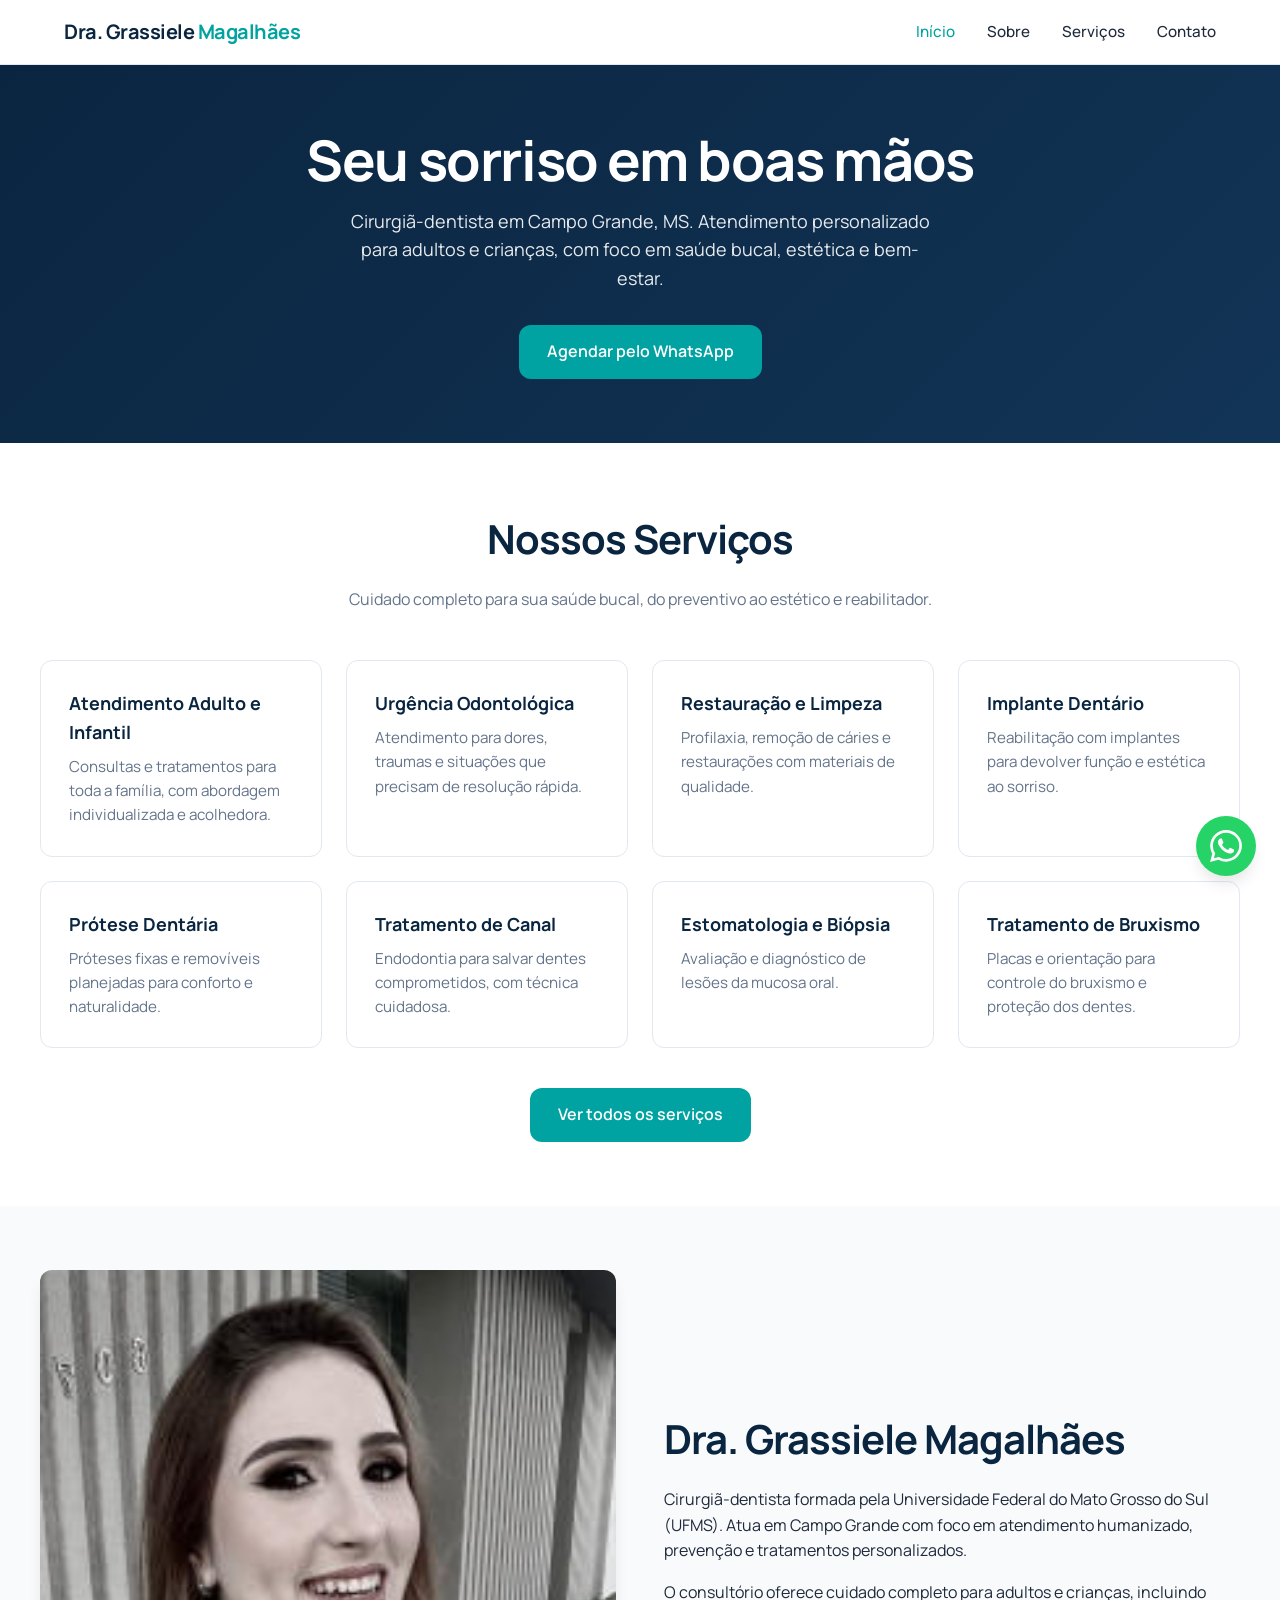
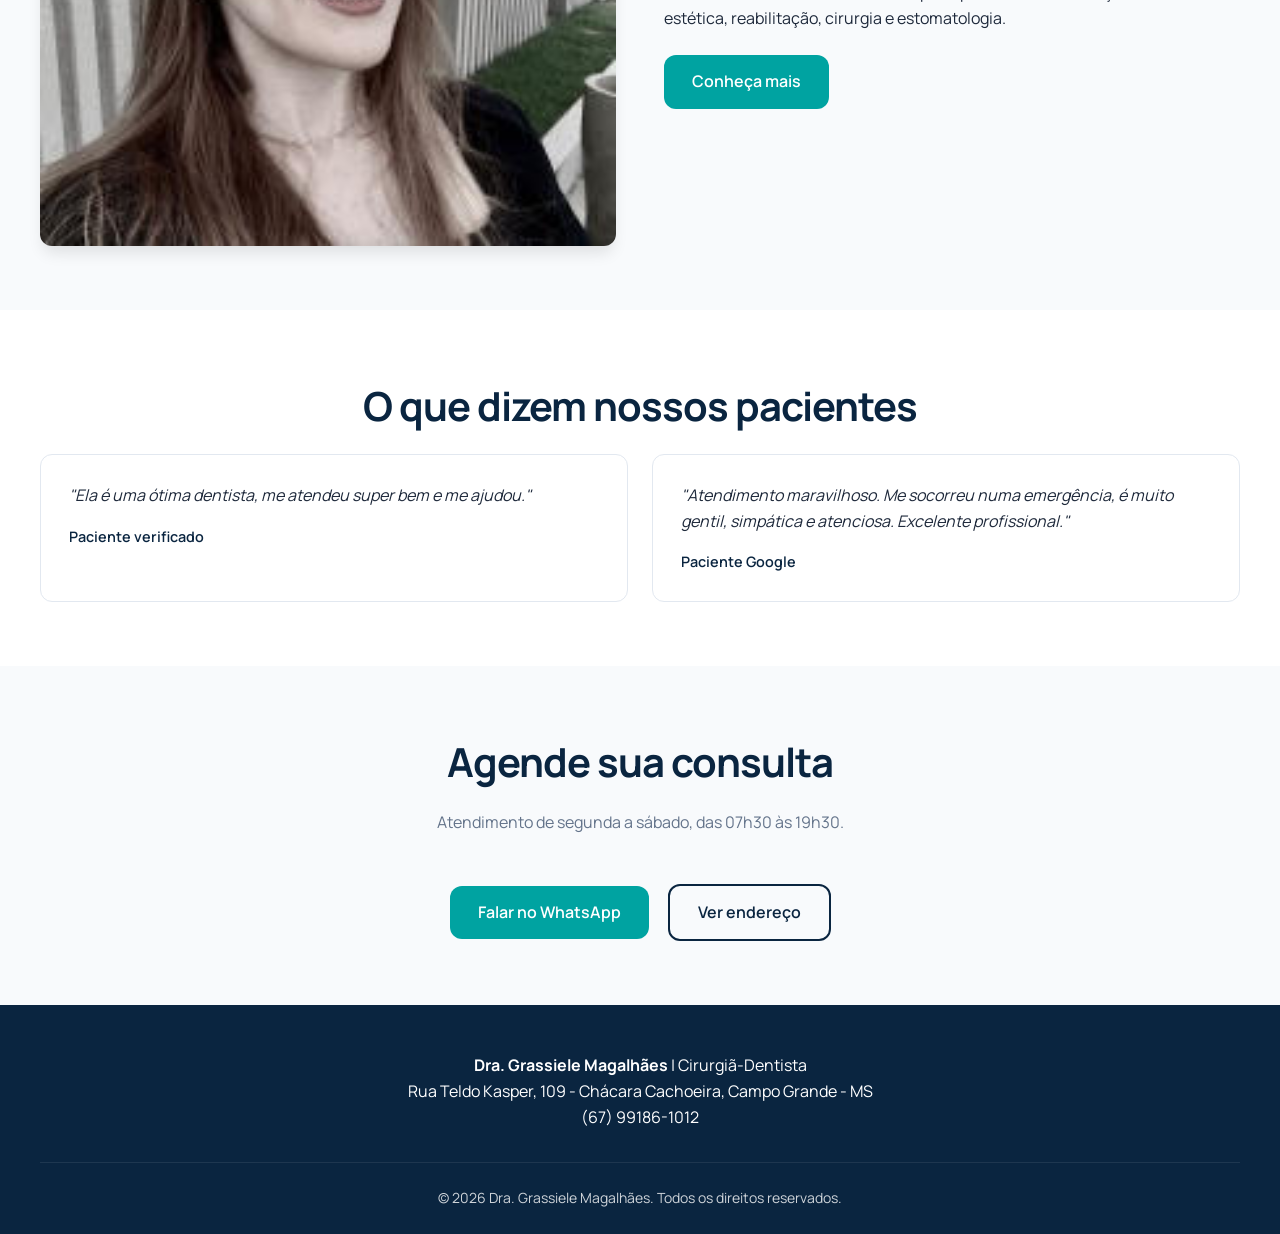
==== index.html @ c2c1c09b "Add files via upload" ====
<!DOCTYPE html>
<html lang="pt-BR">
<head>
  <meta charset="UTF-8">
  <meta name="viewport" content="width=device-width, initial-scale=1.0">
  <title>Dra. Grassiele Magalhães | Dentista em Campo Grande - MS</title>
  <meta name="description" content="Cirurgiã-dentista em Campo Grande, MS. Atendimento adulto e infantil, implantes, próteses, clareamento, tratamento de canal e mais. Agende pelo WhatsApp.">
  <link rel="preconnect" href="https://fonts.googleapis.com">
  <link rel="preconnect" href="https://fonts.gstatic.com" crossorigin>
  <link href="https://fonts.googleapis.com/css2?family=Manrope:wght@400;500;600;700&display=swap" rel="stylesheet">
  <link rel="stylesheet" href="css/style.css">
</head>
<body>
  <header class="header">
    <nav class="nav">
      <a href="index.html" class="logo">Dra. Grassiele <span>Magalhães</span></a>
      <button class="nav-toggle" aria-label="Abrir menu">☰</button>
      <ul class="nav-menu">
        <li><a href="index.html" class="active">Início</a></li>
        <li><a href="sobre.html">Sobre</a></li>
        <li><a href="servicos.html">Serviços</a></li>
        <li><a href="contato.html">Contato</a></li>
      </ul>
    </nav>
  </header>

  <main>
    <section class="hero">
      <div class="hero-content">
        <h1>Seu sorriso em boas mãos</h1>
        <p>Cirurgiã-dentista em Campo Grande, MS. Atendimento personalizado para adultos e crianças, com foco em saúde bucal, estética e bem-estar.</p>
        <a href="https://wa.me/5567991861012" class="btn" target="_blank" rel="noopener">Agendar pelo WhatsApp</a>
      </div>
    </section>

    <section class="section">
      <div class="container">
        <h2 class="section-title">Nossos Serviços</h2>
        <p class="section-subtitle">Cuidado completo para sua saúde bucal, do preventivo ao estético e reabilitador.</p>
        <div class="services-grid">
          <div class="service-card">
            <h3>Atendimento Adulto e Infantil</h3>
            <p>Consultas e tratamentos para toda a família, com abordagem individualizada e acolhedora.</p>
          </div>
          <div class="service-card">
            <h3>Urgência Odontológica</h3>
            <p>Atendimento para dores, traumas e situações que precisam de resolução rápida.</p>
          </div>
          <div class="service-card">
            <h3>Restauração e Limpeza</h3>
            <p>Profilaxia, remoção de cáries e restaurações com materiais de qualidade.</p>
          </div>
          <div class="service-card">
            <h3>Implante Dentário</h3>
            <p>Reabilitação com implantes para devolver função e estética ao sorriso.</p>
          </div>
          <div class="service-card">
            <h3>Prótese Dentária</h3>
            <p>Próteses fixas e removíveis planejadas para conforto e naturalidade.</p>
          </div>
          <div class="service-card">
            <h3>Tratamento de Canal</h3>
            <p>Endodontia para salvar dentes comprometidos, com técnica cuidadosa.</p>
          </div>
          <div class="service-card">
            <h3>Estomatologia e Biópsia</h3>
            <p>Avaliação e diagnóstico de lesões da mucosa oral.</p>
          </div>
          <div class="service-card">
            <h3>Tratamento de Bruxismo</h3>
            <p>Placas e orientação para controle do bruxismo e proteção dos dentes.</p>
          </div>
        </div>
        <div style="text-align: center; margin-top: 2.5rem;">
          <a href="servicos.html" class="btn">Ver todos os serviços</a>
        </div>
      </div>
    </section>

    <section class="section section-soft">
      <div class="container">
        <div class="about-grid">
          <div class="about-image">
            <img src="images/dra-grassiele.jpg" alt="Dra. Grassiele Magalhães, cirurgiã-dentista">
          </div>
          <div>
            <h2 class="section-title" style="text-align: left;">Dra. Grassiele Magalhães</h2>
            <p style="margin-bottom: 1rem;">Cirurgiã-dentista formada pela Universidade Federal do Mato Grosso do Sul (UFMS). Atua em Campo Grande com foco em atendimento humanizado, prevenção e tratamentos personalizados.</p>
            <p style="margin-bottom: 1.5rem;">O consultório oferece cuidado completo para adultos e crianças, incluindo estética, reabilitação, cirurgia e estomatologia.</p>
            <a href="sobre.html" class="btn">Conheça mais</a>
          </div>
        </div>
      </div>
    </section>

    <section class="section">
      <div class="container">
        <h2 class="section-title">O que dizem nossos pacientes</h2>
        <div class="testimonials">
          <div class="testimonial-card">
            <p>"Ela é uma ótima dentista, me atendeu super bem e me ajudou."</p>
            <div class="author">Paciente verificado</div>
          </div>
          <div class="testimonial-card">
            <p>"Atendimento maravilhoso. Me socorreu numa emergência, é muito gentil, simpática e atenciosa. Excelente profissional."</p>
            <div class="author">Paciente Google</div>
          </div>
        </div>
      </div>
    </section>

    <section class="section section-soft">
      <div class="container" style="text-align: center;">
        <h2 class="section-title">Agende sua consulta</h2>
        <p class="section-subtitle">Atendimento de segunda a sábado, das 07h30 às 19h30.</p>
        <a href="https://wa.me/5567991861012" class="btn" target="_blank" rel="noopener">Falar no WhatsApp</a>
        <a href="contato.html" class="btn btn-outline" style="margin-left: 1rem; color: var(--color-primary); border-color: var(--color-primary);">Ver endereço</a>
      </div>
    </section>
  </main>

  <footer class="footer">
    <div class="container">
      <p><strong>Dra. Grassiele Magalhães</strong> | Cirurgiã-Dentista</p>
      <p>Rua Teldo Kasper, 109 - Chácara Cachoeira, Campo Grande - MS</p>
      <p>(67) 99186-1012</p>
      <div class="footer-bottom">
        <p>© 2026 Dra. Grassiele Magalhães. Todos os direitos reservados.</p>
      </div>
    </div>
  </footer>

  <a href="https://wa.me/5567991861012" class="whatsapp-float" target="_blank" rel="noopener" aria-label="Falar no WhatsApp">
    <svg viewBox="0 0 24 24" fill="currentColor"><path d="M17.472 14.382c-.297-.149-1.758-.867-2.03-.967-.273-.099-.471-.148-.67.15-.197.297-.767.966-.94 1.164-.173.199-.347.223-.644.075-.297-.15-1.255-.463-2.39-1.475-.883-.788-1.48-1.761-1.653-2.059-.173-.297-.018-.458.13-.606.134-.133.298-.347.446-.52.149-.174.198-.298.298-.497.099-.198.05-.371-.025-.52-.075-.149-.669-1.612-.916-2.207-.242-.579-.487-.5-.669-.51-.173-.008-.371-.01-.57-.01-.198 0-.52.074-.792.372-.272.297-1.04 1.016-1.04 2.479 0 1.462 1.065 2.875 1.213 3.074.149.198 2.096 3.2 5.077 4.487.709.306 1.262.489 1.694.625.712.227 1.36.195 1.871.118.571-.085 1.758-.719 2.006-1.413.248-.694.248-1.289.173-1.413-.074-.124-.272-.198-.57-.347m-5.421 7.403h-.004a9.87 9.87 0 01-5.031-1.378l-.361-.214-3.741.982.998-3.648-.235-.374a9.86 9.86 0 01-1.51-5.26c.001-5.45 4.436-9.884 9.888-9.884 2.64 0 5.122 1.03 6.988 2.898a9.825 9.825 0 012.893 6.994c-.003 5.45-4.435 9.884-9.881 9.884m8.413-18.297A11.815 11.815 0 0012.05 0C5.495 0 .16 5.335.157 11.892c0 2.096.547 4.142 1.588 5.945L.057 24l6.305-1.654a11.882 11.882 0 005.683 1.448h.005c6.554 0 11.89-5.335 11.893-11.893a11.821 11.821 0 00-3.48-8.413z"/></svg>
  </a>

  <script src="js/script.js"></script>
</body>
</html>
---- css/style.css ----
:root {
  --color-primary: #0A2540;
  --color-accent: #00A3A1;
  --color-accent-hover: #008B89;
  --color-bg: #FFFFFF;
  --color-bg-soft: #F8FAFC;
  --color-text: #1E293B;
  --color-text-muted: #64748B;
  --color-border: #E2E8F0;
  --font-primary: 'Manrope', -apple-system, BlinkMacSystemFont, 'Segoe UI', sans-serif;
  --spacing-xs: 0.5rem;
  --spacing-sm: 1rem;
  --spacing-md: 1.5rem;
  --spacing-lg: 2.5rem;
  --spacing-xl: 4rem;
  --radius: 12px;
  --shadow: 0 4px 6px -1px rgb(0 0 0 / 0.1), 0 2px 4px -2px rgb(0 0 0 / 0.1);
  --shadow-lg: 0 10px 15px -3px rgb(0 0 0 / 0.1);
  --transition: 0.2s ease;
}

* {
  margin: 0;
  padding: 0;
  box-sizing: border-box;
}

html {
  scroll-behavior: smooth;
}

body {
  font-family: var(--font-primary);
  color: var(--color-text);
  background: var(--color-bg);
  line-height: 1.6;
  font-size: 16px;
}

img {
  max-width: 100%;
  height: auto;
  display: block;
}

a {
  color: var(--color-accent);
  text-decoration: none;
  transition: color var(--transition);
}

a:hover {
  color: var(--color-accent-hover);
}

/* Header */
.header {
  position: sticky;
  top: 0;
  z-index: 100;
  background: rgba(255, 255, 255, 0.95);
  backdrop-filter: blur(10px);
  border-bottom: 1px solid var(--color-border);
}

.nav {
  max-width: 1200px;
  margin: 0 auto;
  padding: 1rem 1.5rem;
  display: flex;
  justify-content: space-between;
  align-items: center;
}

.logo {
  font-weight: 700;
  font-size: 1.25rem;
  color: var(--color-primary);
  letter-spacing: -0.025em;
}

.logo span {
  color: var(--color-accent);
}

.nav-menu {
  display: flex;
  list-style: none;
  gap: 2rem;
}

.nav-menu a {
  color: var(--color-text);
  font-weight: 500;
  font-size: 0.95rem;
}

.nav-menu a:hover,
.nav-menu a.active {
  color: var(--color-accent);
}

.nav-toggle {
  display: none;
  background: none;
  border: none;
  font-size: 1.5rem;
  cursor: pointer;
  color: var(--color-primary);
}

/* Hero */
.hero {
  background: linear-gradient(135deg, var(--color-primary) 0%, #123456 100%);
  color: white;
  padding: var(--spacing-xl) 1.5rem;
  text-align: center;
}

.hero-content {
  max-width: 800px;
  margin: 0 auto;
}

.hero h1 {
  font-size: clamp(2rem, 5vw, 3.5rem);
  font-weight: 700;
  line-height: 1.1;
  margin-bottom: 1rem;
  letter-spacing: -0.025em;
}

.hero p {
  font-size: 1.125rem;
  opacity: 0.9;
  margin-bottom: 2rem;
  max-width: 600px;
  margin-left: auto;
  margin-right: auto;
}

.btn {
  display: inline-flex;
  align-items: center;
  gap: 0.5rem;
  background: var(--color-accent);
  color: white;
  padding: 0.875rem 1.75rem;
  border-radius: var(--radius);
  font-weight: 600;
  transition: all var(--transition);
  border: none;
  cursor: pointer;
  text-decoration: none;
}

.btn:hover {
  background: var(--color-accent-hover);
  transform: translateY(-2px);
  color: white;
}

.btn-outline {
  background: transparent;
  border: 2px solid white;
  color: white;
}

.btn-outline:hover {
  background: white;
  color: var(--color-primary);
}

/* Sections */
.section {
  padding: var(--spacing-xl) 1.5rem;
}

.section-soft {
  background: var(--color-bg-soft);
}

.container {
  max-width: 1200px;
  margin: 0 auto;
}

.section-title {
  font-size: clamp(1.75rem, 4vw, 2.5rem);
  font-weight: 700;
  color: var(--color-primary);
  text-align: center;
  margin-bottom: 1rem;
  letter-spacing: -0.025em;
}

.section-subtitle {
  text-align: center;
  color: var(--color-text-muted);
  max-width: 600px;
  margin: 0 auto 3rem;
}

/* Services Grid */
.services-grid {
  display: grid;
  grid-template-columns: repeat(auto-fit, minmax(280px, 1fr));
  gap: 1.5rem;
}

.service-card {
  background: white;
  padding: 1.75rem;
  border-radius: var(--radius);
  border: 1px solid var(--color-border);
  transition: all var(--transition);
}

.service-card:hover {
  transform: translateY(-4px);
  box-shadow: var(--shadow-lg);
  border-color: var(--color-accent);
}

.service-card h3 {
  color: var(--color-primary);
  margin-bottom: 0.5rem;
  font-size: 1.125rem;
}

.service-card p {
  color: var(--color-text-muted);
  font-size: 0.95rem;
}

/* About */
.about-grid {
  display: grid;
  grid-template-columns: 1fr 1fr;
  gap: 3rem;
  align-items: center;
}

.about-image {
  border-radius: var(--radius);
  overflow: hidden;
  box-shadow: var(--shadow-lg);
}

.about-image img {
  width: 100%;
  height: 100%;
  object-fit: cover;
}

/* Testimonials */
.testimonials {
  display: grid;
  grid-template-columns: repeat(auto-fit, minmax(300px, 1fr));
  gap: 1.5rem;
}

.testimonial-card {
  background: white;
  padding: 1.75rem;
  border-radius: var(--radius);
  border: 1px solid var(--color-border);
}

.testimonial-card p {
  font-style: italic;
  margin-bottom: 1rem;
  color: var(--color-text);
}

.testimonial-card .author {
  font-weight: 600;
  color: var(--color-primary);
  font-size: 0.9rem;
}

/* Contact */
.contact-grid {
  display: grid;
  grid-template-columns: 1fr 1fr;
  gap: 3rem;
}

.contact-info h3 {
  color: var(--color-primary);
  margin-bottom: 1rem;
}

.contact-info p {
  margin-bottom: 0.75rem;
  color: var(--color-text-muted);
}

/* Footer */
.footer {
  background: var(--color-primary);
  color: white;
  padding: 3rem 1.5rem 1.5rem;
  text-align: center;
}

.footer a {
  color: var(--color-accent);
}

.footer-bottom {
  margin-top: 2rem;
  padding-top: 1.5rem;
  border-top: 1px solid rgba(255,255,255,0.1);
  font-size: 0.875rem;
  opacity: 0.8;
}

/* WhatsApp Float */
.whatsapp-float {
  position: fixed;
  bottom: 1.5rem;
  right: 1.5rem;
  z-index: 999;
  background: #25D366;
  color: white;
  width: 60px;
  height: 60px;
  border-radius: 50%;
  display: flex;
  align-items: center;
  justify-content: center;
  box-shadow: var(--shadow-lg);
  transition: transform var(--transition);
  text-decoration: none;
}

.whatsapp-float:hover {
  transform: scale(1.1);
  color: white;
}

.whatsapp-float svg {
  width: 32px;
  height: 32px;
}

/* Responsive */
@media (max-width: 768px) {
  .nav-menu {
    display: none;
    position: absolute;
    top: 100%;
    left: 0;
    right: 0;
    background: white;
    flex-direction: column;
    padding: 1rem;
    border-bottom: 1px solid var(--color-border);
    gap: 1rem;
  }

  .nav-menu.active {
    display: flex;
  }

  .nav-toggle {
    display: block;
  }

  .about-grid,
  .contact-grid {
    grid-template-columns: 1fr;
  }

  .hero {
    padding: 3rem 1rem;
  }
}
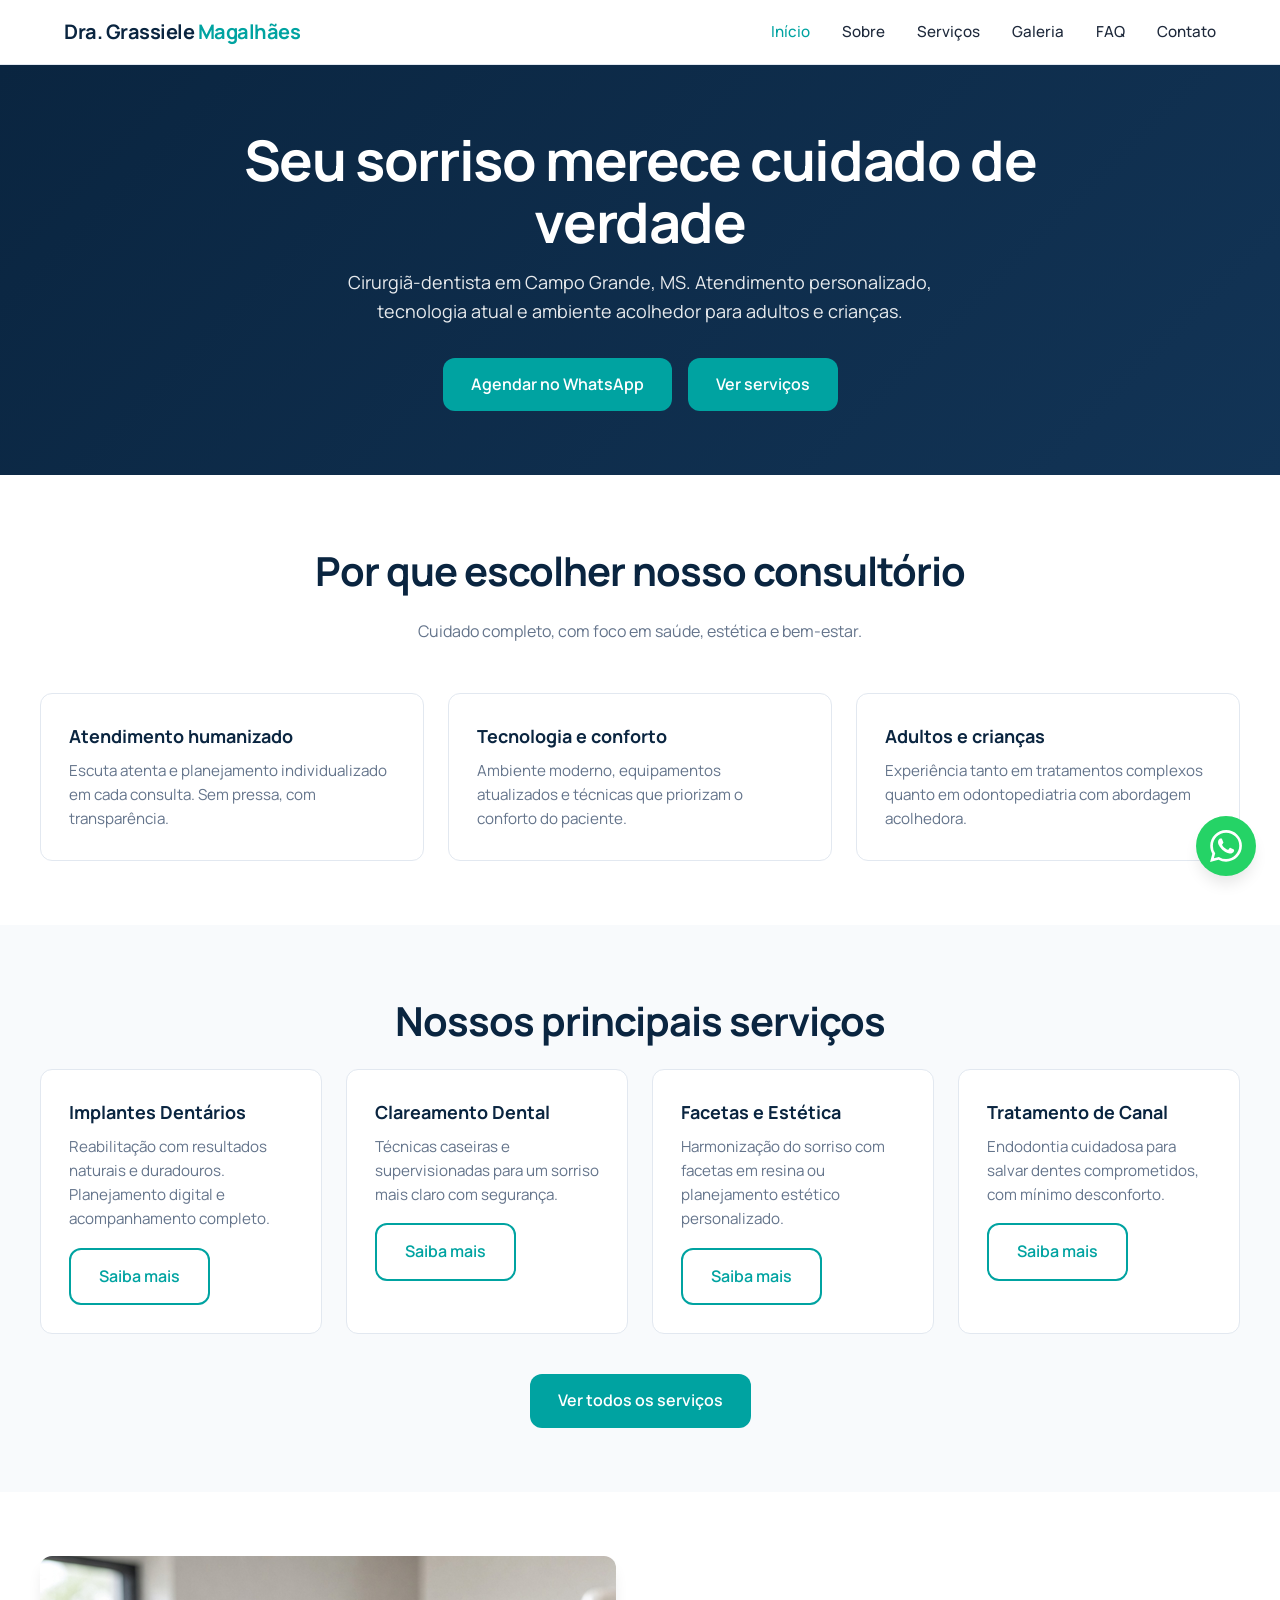
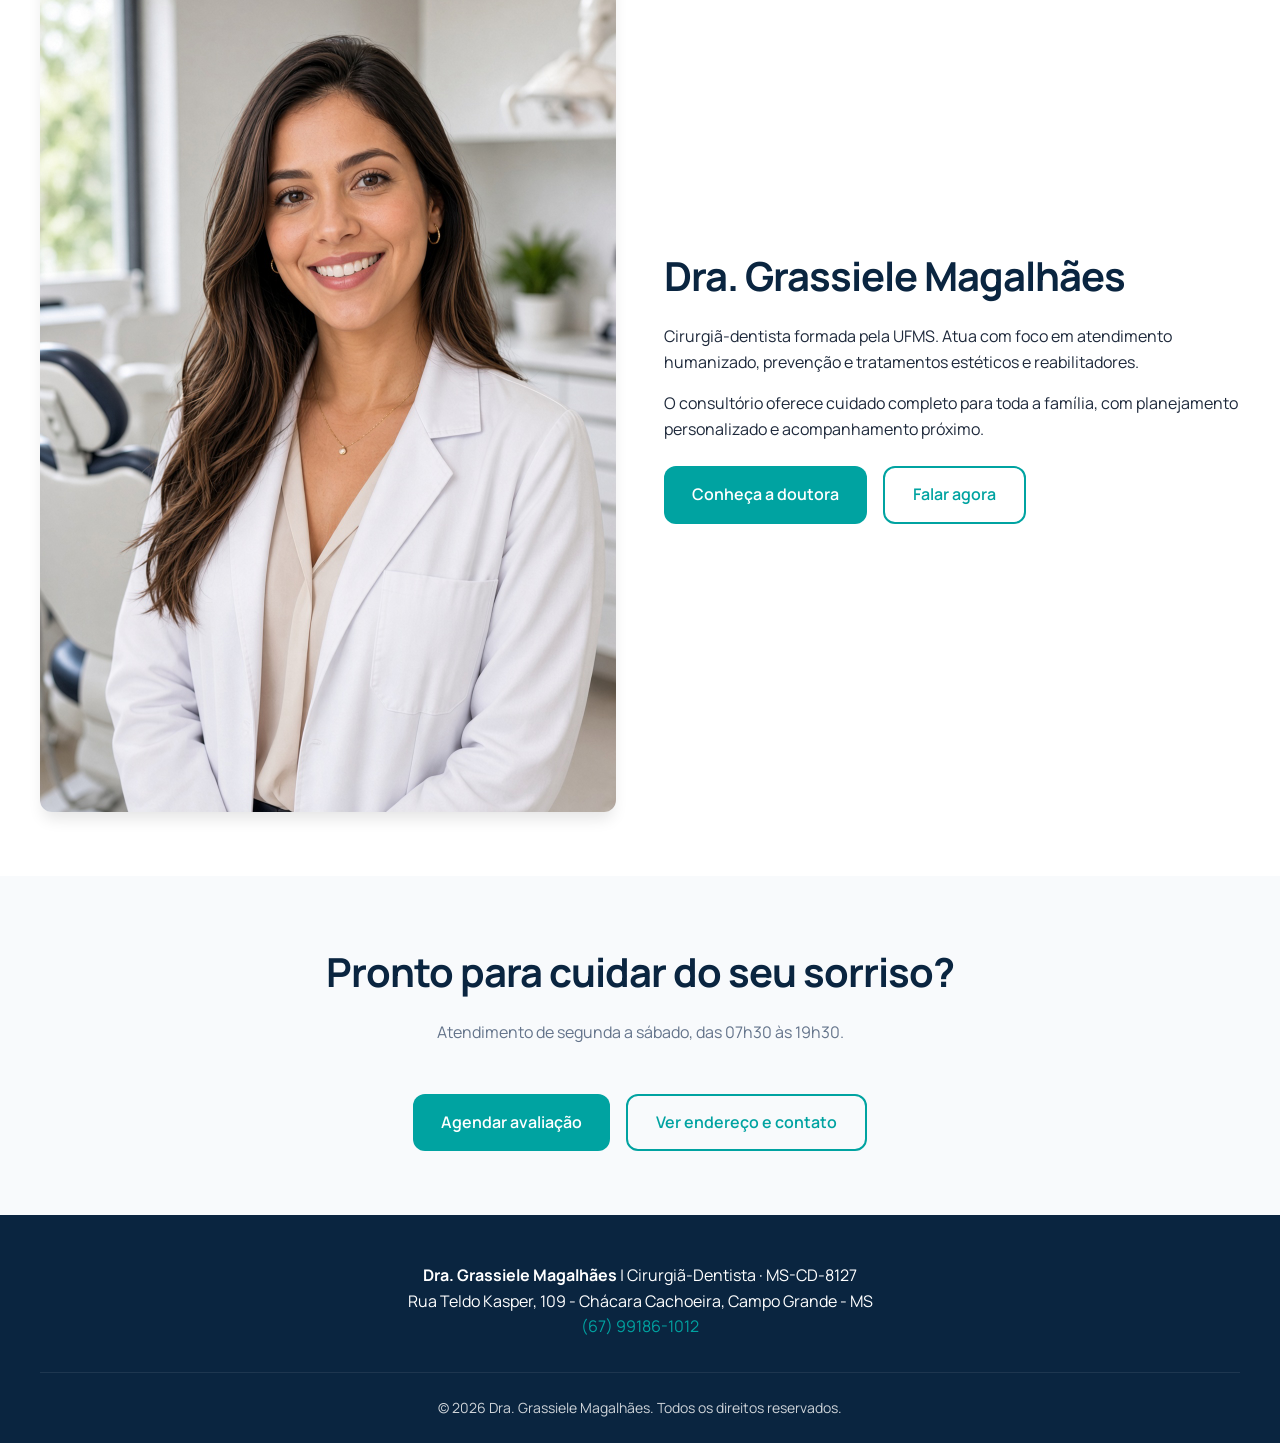
==== commit 2b00479a: "Add files via upload" ====
--- a/index.html
+++ b/index.html
@@ -4,7 +4,7 @@
   <meta charset="UTF-8">
   <meta name="viewport" content="width=device-width, initial-scale=1.0">
   <title>Dra. Grassiele Magalhães | Dentista em Campo Grande - MS</title>
-  <meta name="description" content="Cirurgiã-dentista em Campo Grande, MS. Atendimento adulto e infantil, implantes, próteses, clareamento, tratamento de canal e mais. Agende pelo WhatsApp.">
+  <meta name="description" content="Cirurgiã-dentista em Campo Grande. Atendimento adulto e infantil, implantes, próteses, clareamento e estética. Agende pelo WhatsApp.">
   <link rel="preconnect" href="https://fonts.googleapis.com">
   <link rel="preconnect" href="https://fonts.gstatic.com" crossorigin>
   <link href="https://fonts.googleapis.com/css2?family=Manrope:wght@400;500;600;700&display=swap" rel="stylesheet">
@@ -19,6 +19,8 @@
         <li><a href="index.html" class="active">Início</a></li>
         <li><a href="sobre.html">Sobre</a></li>
         <li><a href="servicos.html">Serviços</a></li>
+        <li><a href="galeria.html">Galeria</a></li>
+        <li><a href="faq.html">FAQ</a></li>
         <li><a href="contato.html">Contato</a></li>
       </ul>
     </nav>
@@ -27,110 +29,110 @@
   <main>
     <section class="hero">
       <div class="hero-content">
-        <h1>Seu sorriso em boas mãos</h1>
-        <p>Cirurgiã-dentista em Campo Grande, MS. Atendimento personalizado para adultos e crianças, com foco em saúde bucal, estética e bem-estar.</p>
-        <a href="https://wa.me/5567991861012" class="btn" target="_blank" rel="noopener">Agendar pelo WhatsApp</a>
+        <h1>Seu sorriso merece cuidado de verdade</h1>
+        <p>Cirurgiã-dentista em Campo Grande, MS. Atendimento personalizado, tecnologia atual e ambiente acolhedor para adultos e crianças.</p>
+        <div class="hero-buttons">
+          <a href="https://wa.me/5567991861012?text=Olá! Gostaria de agendar uma consulta." class="btn" target="_blank" rel="noopener">Agendar no WhatsApp</a>
+          <a href="servicos.html" class="btn btn-outline">Ver serviços</a>
+        </div>
       </div>
     </section>
 
     <section class="section">
       <div class="container">
-        <h2 class="section-title">Nossos Serviços</h2>
-        <p class="section-subtitle">Cuidado completo para sua saúde bucal, do preventivo ao estético e reabilitador.</p>
+        <h2 class="section-title">Por que escolher nosso consultório</h2>
+        <p class="section-subtitle">Cuidado completo, com foco em saúde, estética e bem-estar.</p>
         <div class="services-grid">
           <div class="service-card">
-            <h3>Atendimento Adulto e Infantil</h3>
-            <p>Consultas e tratamentos para toda a família, com abordagem individualizada e acolhedora.</p>
+            <h3>Atendimento humanizado</h3>
+            <p>Escuta atenta e planejamento individualizado em cada consulta. Sem pressa, com transparência.</p>
           </div>
           <div class="service-card">
-            <h3>Urgência Odontológica</h3>
-            <p>Atendimento para dores, traumas e situações que precisam de resolução rápida.</p>
+            <h3>Tecnologia e conforto</h3>
+            <p>Ambiente moderno, equipamentos atualizados e técnicas que priorizam o conforto do paciente.</p>
           </div>
           <div class="service-card">
-            <h3>Restauração e Limpeza</h3>
-            <p>Profilaxia, remoção de cáries e restaurações com materiais de qualidade.</p>
+            <h3>Adultos e crianças</h3>
+            <p>Experiência tanto em tratamentos complexos quanto em odontopediatria com abordagem acolhedora.</p>
           </div>
-          <div class="service-card">
-            <h3>Implante Dentário</h3>
-            <p>Reabilitação com implantes para devolver função e estética ao sorriso.</p>
-          </div>
-          <div class="service-card">
-            <h3>Prótese Dentária</h3>
-            <p>Próteses fixas e removíveis planejadas para conforto e naturalidade.</p>
-          </div>
-          <div class="service-card">
-            <h3>Tratamento de Canal</h3>
-            <p>Endodontia para salvar dentes comprometidos, com técnica cuidadosa.</p>
-          </div>
-          <div class="service-card">
-            <h3>Estomatologia e Biópsia</h3>
-            <p>Avaliação e diagnóstico de lesões da mucosa oral.</p>
-          </div>
-          <div class="service-card">
-            <h3>Tratamento de Bruxismo</h3>
-            <p>Placas e orientação para controle do bruxismo e proteção dos dentes.</p>
-          </div>
-        </div>
-        <div style="text-align: center; margin-top: 2.5rem;">
-          <a href="servicos.html" class="btn">Ver todos os serviços</a>
         </div>
       </div>
     </section>
 
     <section class="section section-soft">
       <div class="container">
-        <div class="about-grid">
-          <div class="about-image">
-            <img src="images/dra-grassiele.jpg" alt="Dra. Grassiele Magalhães, cirurgiã-dentista">
+        <h2 class="section-title">Nossos principais serviços</h2>
+        <div class="services-grid">
+          <div class="service-card">
+            <h3>Implantes Dentários</h3>
+            <p>Reabilitação com resultados naturais e duradouros. Planejamento digital e acompanhamento completo.</p>
+            <a href="servicos.html" class="btn btn-secondary" style="margin-top:1rem;">Saiba mais</a>
           </div>
-          <div>
-            <h2 class="section-title" style="text-align: left;">Dra. Grassiele Magalhães</h2>
-            <p style="margin-bottom: 1rem;">Cirurgiã-dentista formada pela Universidade Federal do Mato Grosso do Sul (UFMS). Atua em Campo Grande com foco em atendimento humanizado, prevenção e tratamentos personalizados.</p>
-            <p style="margin-bottom: 1.5rem;">O consultório oferece cuidado completo para adultos e crianças, incluindo estética, reabilitação, cirurgia e estomatologia.</p>
-            <a href="sobre.html" class="btn">Conheça mais</a>
+          <div class="service-card">
+            <h3>Clareamento Dental</h3>
+            <p>Técnicas caseiras e supervisionadas para um sorriso mais claro com segurança.</p>
+            <a href="servicos.html" class="btn btn-secondary" style="margin-top:1rem;">Saiba mais</a>
           </div>
+          <div class="service-card">
+            <h3>Facetas e Estética</h3>
+            <p>Harmonização do sorriso com facetas em resina ou planejamento estético personalizado.</p>
+            <a href="servicos.html" class="btn btn-secondary" style="margin-top:1rem;">Saiba mais</a>
+          </div>
+          <div class="service-card">
+            <h3>Tratamento de Canal</h3>
+            <p>Endodontia cuidadosa para salvar dentes comprometidos, com mínimo desconforto.</p>
+            <a href="servicos.html" class="btn btn-secondary" style="margin-top:1rem;">Saiba mais</a>
+          </div>
+        </div>
+        <div style="text-align:center; margin-top:2.5rem;">
+          <a href="servicos.html" class="btn">Ver todos os serviços</a>
         </div>
       </div>
     </section>
 
     <section class="section">
       <div class="container">
-        <h2 class="section-title">O que dizem nossos pacientes</h2>
-        <div class="testimonials">
-          <div class="testimonial-card">
-            <p>"Ela é uma ótima dentista, me atendeu super bem e me ajudou."</p>
-            <div class="author">Paciente verificado</div>
+        <div class="about-grid">
+          <div class="about-image">
+            <img src="images/dra-grassiele.jpg" alt="Dra. Grassiele Magalhães">
           </div>
-          <div class="testimonial-card">
-            <p>"Atendimento maravilhoso. Me socorreu numa emergência, é muito gentil, simpática e atenciosa. Excelente profissional."</p>
-            <div class="author">Paciente Google</div>
+          <div>
+            <h2 class="section-title" style="text-align:left;">Dra. Grassiele Magalhães</h2>
+            <p>Cirurgiã-dentista formada pela UFMS. Atua com foco em atendimento humanizado, prevenção e tratamentos estéticos e reabilitadores.</p>
+            <p style="margin:1rem 0;">O consultório oferece cuidado completo para toda a família, com planejamento personalizado e acompanhamento próximo.</p>
+            <div class="hero-buttons" style="justify-content:flex-start;">
+              <a href="sobre.html" class="btn">Conheça a doutora</a>
+              <a href="https://wa.me/5567991861012" class="btn btn-secondary" target="_blank" rel="noopener">Falar agora</a>
+            </div>
           </div>
         </div>
       </div>
     </section>
 
     <section class="section section-soft">
-      <div class="container" style="text-align: center;">
-        <h2 class="section-title">Agende sua consulta</h2>
+      <div class="container" style="text-align:center;">
+        <h2 class="section-title">Pronto para cuidar do seu sorriso?</h2>
         <p class="section-subtitle">Atendimento de segunda a sábado, das 07h30 às 19h30.</p>
-        <a href="https://wa.me/5567991861012" class="btn" target="_blank" rel="noopener">Falar no WhatsApp</a>
-        <a href="contato.html" class="btn btn-outline" style="margin-left: 1rem; color: var(--color-primary); border-color: var(--color-primary);">Ver endereço</a>
+        <div class="hero-buttons">
+          <a href="https://wa.me/5567991861012?text=Olá! Quero agendar uma avaliação." class="btn" target="_blank" rel="noopener">Agendar avaliação</a>
+          <a href="contato.html" class="btn btn-secondary">Ver endereço e contato</a>
+        </div>
       </div>
     </section>
   </main>
 
   <footer class="footer">
     <div class="container">
-      <p><strong>Dra. Grassiele Magalhães</strong> | Cirurgiã-Dentista</p>
+      <p><strong>Dra. Grassiele Magalhães</strong> | Cirurgiã-Dentista · MS-CD-8127</p>
       <p>Rua Teldo Kasper, 109 - Chácara Cachoeira, Campo Grande - MS</p>
-      <p>(67) 99186-1012</p>
+      <p><a href="https://wa.me/5567991861012" target="_blank" rel="noopener">(67) 99186-1012</a></p>
       <div class="footer-bottom">
         <p>© 2026 Dra. Grassiele Magalhães. Todos os direitos reservados.</p>
       </div>
     </div>
   </footer>
 
-  <a href="https://wa.me/5567991861012" class="whatsapp-float" target="_blank" rel="noopener" aria-label="Falar no WhatsApp">
+  <a href="https://wa.me/5567991861012" class="whatsapp-float" target="_blank" rel="noopener" aria-label="WhatsApp">
     <svg viewBox="0 0 24 24" fill="currentColor"><path d="M17.472 14.382c-.297-.149-1.758-.867-2.03-.967-.273-.099-.471-.148-.67.15-.197.297-.767.966-.94 1.164-.173.199-.347.223-.644.075-.297-.15-1.255-.463-2.39-1.475-.883-.788-1.48-1.761-1.653-2.059-.173-.297-.018-.458.13-.606.134-.133.298-.347.446-.52.149-.174.198-.298.298-.497.099-.198.05-.371-.025-.52-.075-.149-.669-1.612-.916-2.207-.242-.579-.487-.5-.669-.51-.173-.008-.371-.01-.57-.01-.198 0-.52.074-.792.372-.272.297-1.04 1.016-1.04 2.479 0 1.462 1.065 2.875 1.213 3.074.149.198 2.096 3.2 5.077 4.487.709.306 1.262.489 1.694.625.712.227 1.36.195 1.871.118.571-.085 1.758-.719 2.006-1.413.248-.694.248-1.289.173-1.413-.074-.124-.272-.198-.57-.347m-5.421 7.403h-.004a9.87 9.87 0 01-5.031-1.378l-.361-.214-3.741.982.998-3.648-.235-.374a9.86 9.86 0 01-1.51-5.26c.001-5.45 4.436-9.884 9.888-9.884 2.64 0 5.122 1.03 6.988 2.898a9.825 9.825 0 012.893 6.994c-.003 5.45-4.435 9.884-9.881 9.884m8.413-18.297A11.815 11.815 0 0012.05 0C5.495 0 .16 5.335.157 11.892c0 2.096.547 4.142 1.588 5.945L.057 24l6.305-1.654a11.882 11.882 0 005.683 1.448h.005c6.554 0 11.89-5.335 11.893-11.893a11.821 11.821 0 00-3.48-8.413z"/></svg>
   </a>
 
--- a/css/style.css
+++ b/css/style.css
@@ -160,15 +160,76 @@
   color: white;
 }
 
-.btn-outline {
+.btn-secondary {
   background: transparent;
-  border: 2px solid white;
-  color: white;
-}
-
-.btn-outline:hover {
+  border: 2px solid var(--color-accent);
+  color: var(--color-accent);
+}
+
+.btn-secondary:hover {
+  background: var(--color-accent);
+  color: white;
+}
+
+.hero-buttons {
+  display: flex;
+  gap: 1rem;
+  justify-content: center;
+  flex-wrap: wrap;
+  margin-top: 1.5rem;
+}
+
+.gallery-grid {
+  display: grid;
+  grid-template-columns: repeat(auto-fit, minmax(280px, 1fr));
+  gap: 1.5rem;
+}
+
+.gallery-item {
+  border-radius: var(--radius);
+  overflow: hidden;
+  box-shadow: var(--shadow);
+  transition: transform var(--transition);
+}
+
+.gallery-item:hover {
+  transform: scale(1.03);
+}
+
+.gallery-item img {
+  width: 100%;
+  height: 240px;
+  object-fit: cover;
+}
+
+.faq-item {
   background: white;
-  color: var(--color-primary);
+  border: 1px solid var(--color-border);
+  border-radius: var(--radius);
+  margin-bottom: 1rem;
+  overflow: hidden;
+}
+
+.faq-question {
+  width: 100%;
+  text-align: left;
+  padding: 1.25rem 1.5rem;
+  background: none;
+  border: none;
+  font-weight: 600;
+  color: var(--color-primary);
+  cursor: pointer;
+  font-size: 1rem;
+}
+
+.faq-answer {
+  padding: 0 1.5rem 1.25rem;
+  color: var(--color-text-muted);
+  display: none;
+}
+
+.faq-item.active .faq-answer {
+  display: block;
 }
 
 /* Sections */
